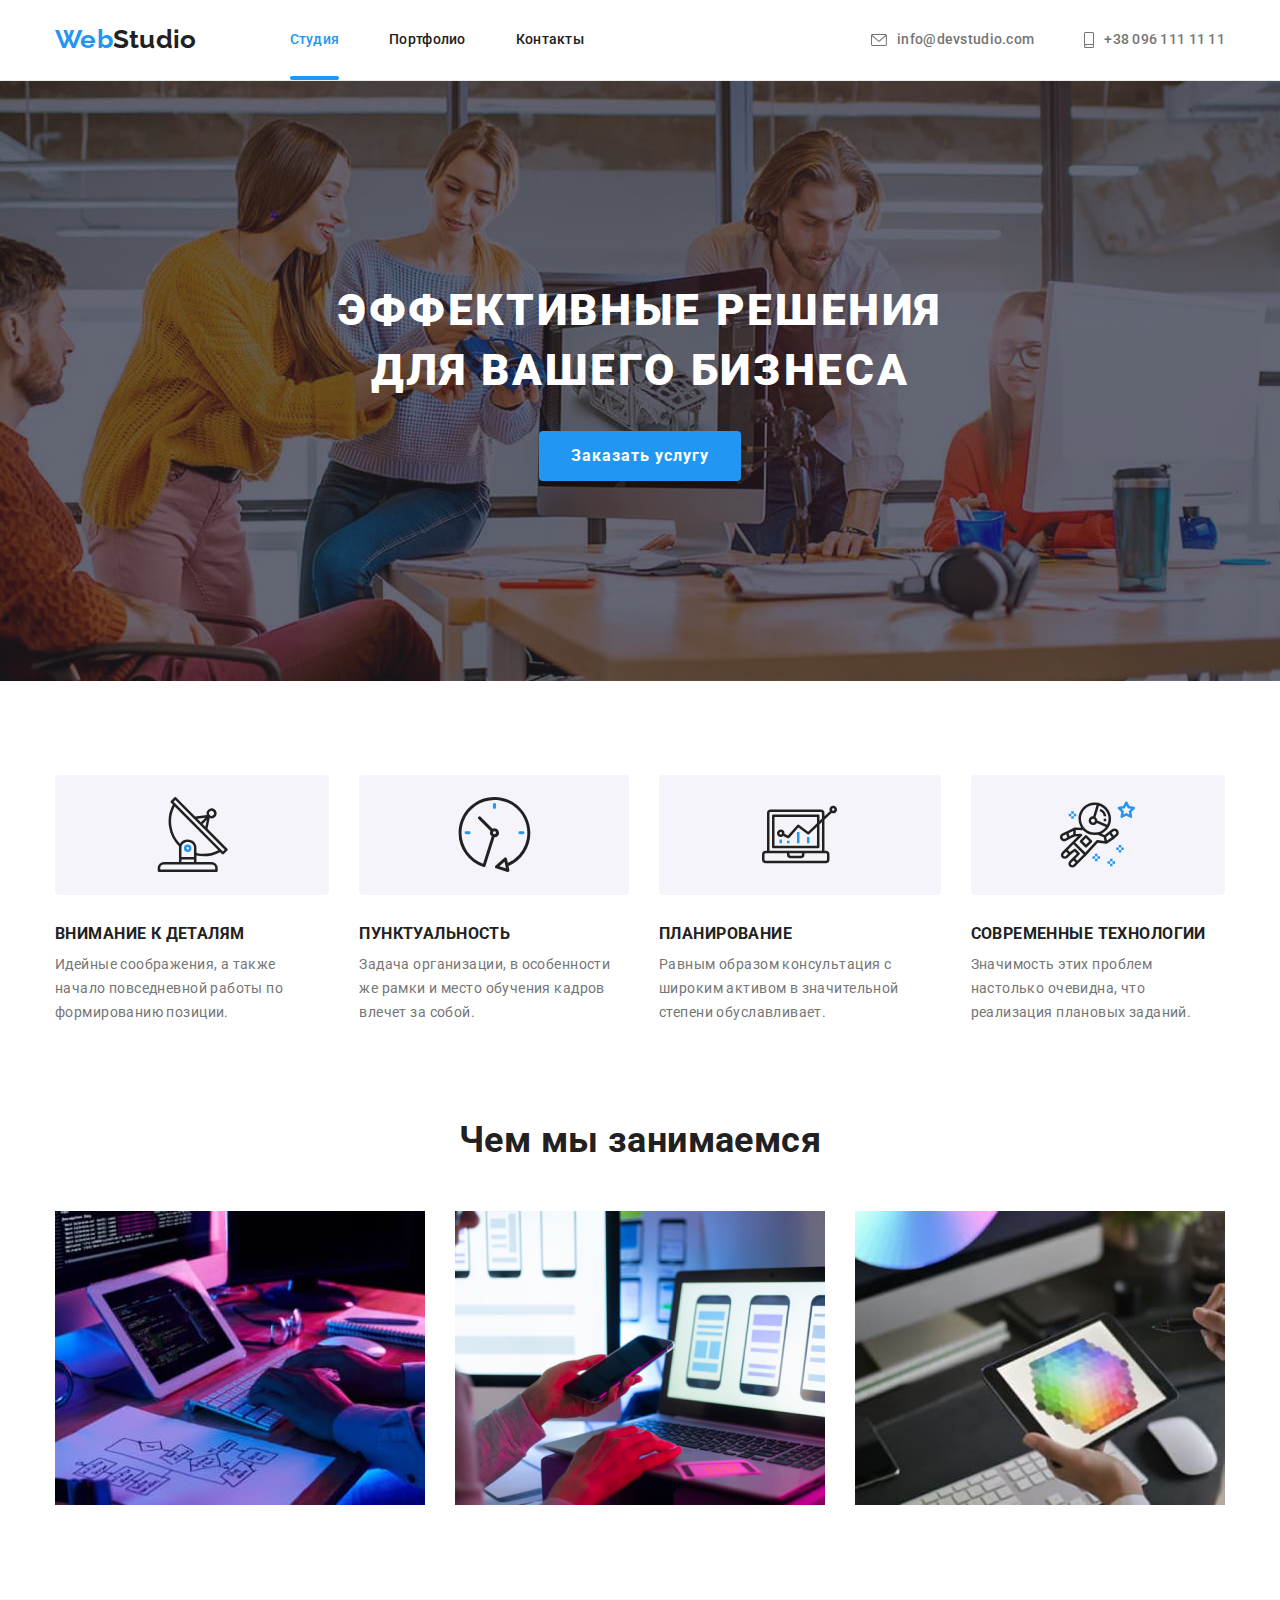
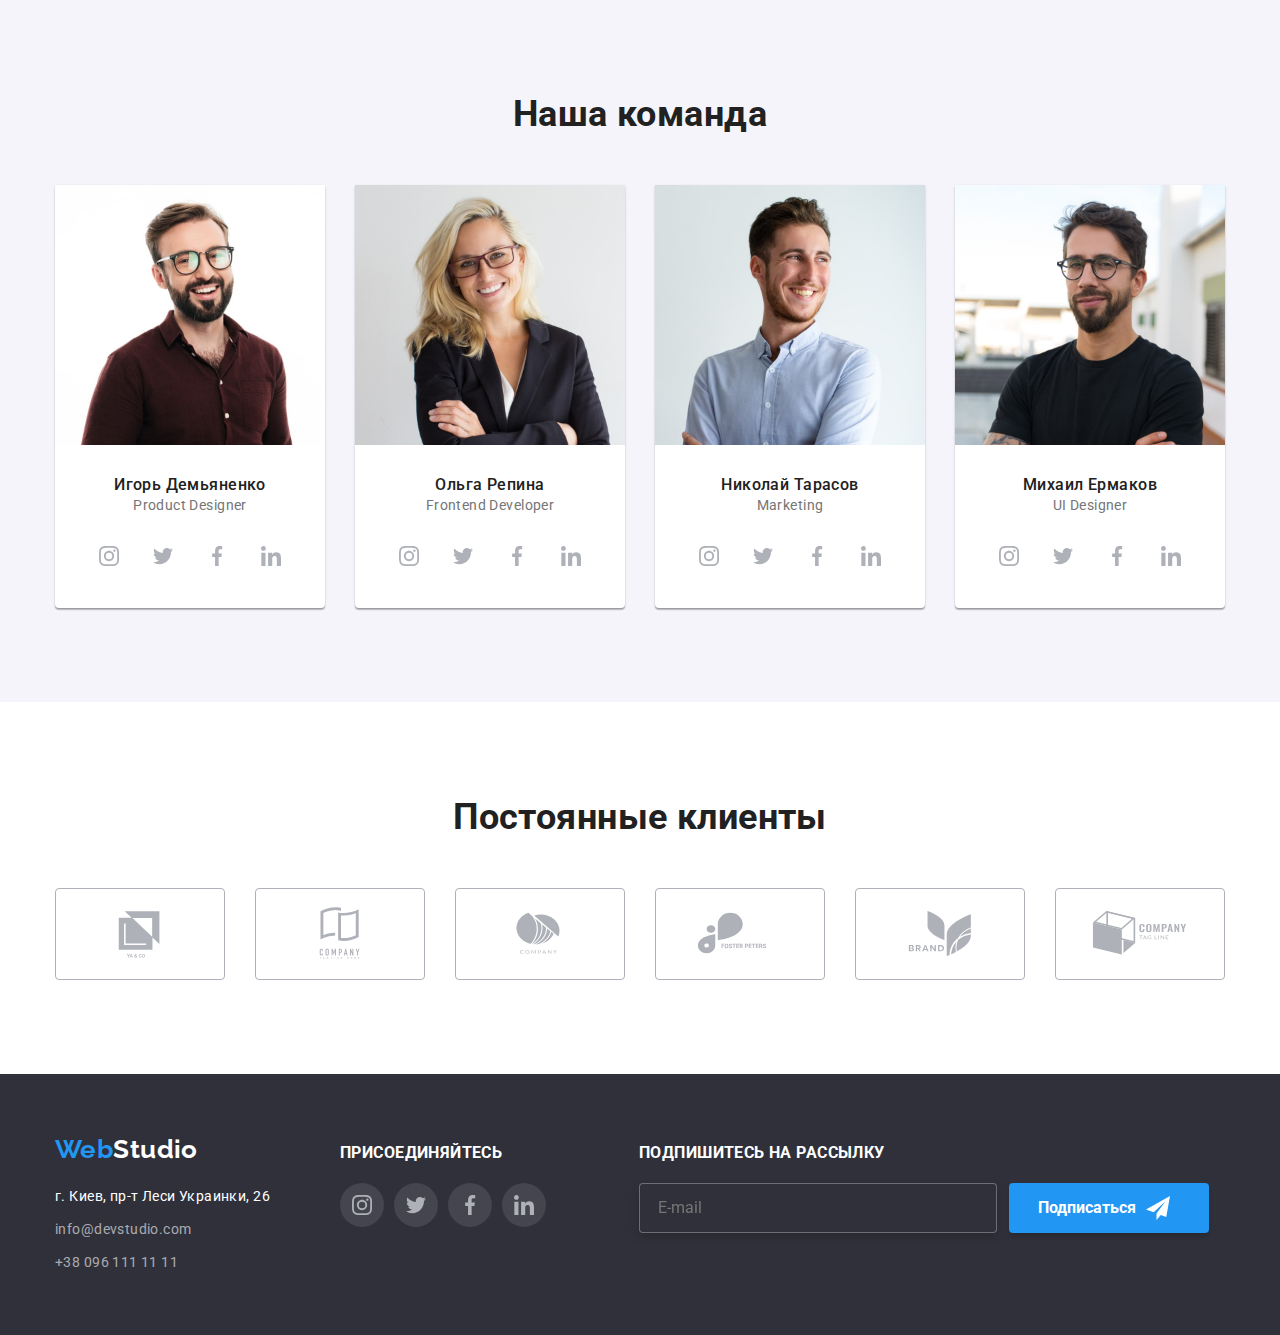
==== index.html @ 811c3d9e "работа над формой" ====
<!DOCTYPE html>
<html lang="ru">
  <head>
    <meta charset="UTF-8" />
    <meta http-equiv="X-UA-Compatible" content="IE=edge" />
    <meta name="viewport" content="width=device-width, initial-scale=1.0" />
    <title>Студия</title>
    <!-- шрифты -->
    <link rel="preconnect" href="https://fonts.googleapis.com" />
    <link rel="preconnect" href="https://fonts.gstatic.com" crossorigin />
    <link
      href="https://fonts.googleapis.com/css2?family=Raleway:wght@700&family=Roboto:wght@400;500;700;900&display=swap"
      rel="stylesheet"
    />
    <!-- нормализатор -->
    <link
      rel="stylesheet"
      href="https://cdn.jsdelivr.net/npm/modern-normalize@1.1.0/modern-normalize.min.css"
    />
    <!-- css  -->
    <link rel="stylesheet" href="./css/styles.css" />
  </head>
  <body>
    <header class="header">
      <div class="container header-container">
        <!--Основная навигация-->
        <a href="" class="header-link logo"
          >Web<span class="logo-primary">Studio</span>
        </a>
        <nav>
          <!--Ссылки на другие страницы или секции текущей страницы -->

          <ul class="header-nav-site list">
            <li class="header-nav">
              <a class="header-link link current effect" href="./index.html"
                >Студия</a
              >
            </li>
            <li class="header-nav">
              <a href="./portfolio.html" class="header-link link effect"
                >Портфолио</a
              >
            </li>
            <li class="header-nav">
              <a href="" class="header-link link effect">Контакты</a>
            </li>
          </ul>
        </nav>

        <ul class="header-contact-site list">
          <li class="header-contact">
            <a href="mailto:info@devstudio.com" class="header-link link">
              <svg class="icon-contact" width="16" height="12">
                <use href="./images/symbol-defs-all.svg#icon-envelope"></use>
              </svg>
              info@devstudio.com
            </a>
          </li>
          <li class="header-contact">
            <a href="tel:+380961111111" class="header-link link">
              <svg class="icon-contact" width="10" height="16">
                <use href="./images/symbol-defs-all.svg#icon-smartphone"></use>
              </svg>
              +38 096 111 11 11
            </a>
          </li>
        </ul>
      </div>
    </header>

    <main>
      <!--Секция с заказом услуги-->
      <section class="hero">
        <div class="container">
          <h1 class="hero-title">
            Эффективные решения<br />
            для вашего бизнеса
          </h1>

          <button type="button" class="hero-button-btn" data-modal-open>
            Заказать услугу
          </button>
          <div class="backdrop is-hidden" data-modal>
            <div class="modal-wrapper">
              <form class="form-backdrop">
                <div class="form-field-name">
                  <label class="form-field-title" for="name"
                    >Оставьте свои данные, мы вам перезвоним</label
                  >
                </div>
                <div class="form-field">
                  <label class="form-filed-label" for="name">Имя</label>
                  <input
                    class="form-filed-input"
                    type="text"
                    name="name"
                    id="name"
                  />
                </div>
                <div class="form-field">
                  <label class="form-filed-label" for="tel">Телефон</label>
                  <input
                    class="form-filed-input"
                    type="tel"
                    name="tel"
                    id="tel"
                  />
                </div>
                <div class="form-field">
                  <label class="form-filed-label" for="email">Почта</label>
                  <input
                    class="form-filed-input"
                    type="email"
                    name="email"
                    id="email"
                  />
                </div>
                <div class="form-field">
                  <label class="form-filed-label" for="comment"
                    >Комментарий</label
                  >
                  <textarea
                    class="textarea-form-field comment"
                    name="comment"
                    id="comment"
                    cols="comment"
                    placeholder="Введите текст"
                  ></textarea>
                </div>
                <div class="form-field checkbox">
                  <input
                    class="checkbox-input"
                    type="checkbox"
                    name=""
                    value="checkbox"
                    id="checkbox"
                  />
                  <label class="checkbox-label" for="checkbox"
                    >Соглашаюсь с рассылкой и принимаю Условия договора</label
                  >
                </div>
                <button type="submit">Отправить</button>
              </form>
              <button class="modal-btn" data-modal-close>
                <svg class="icon-close" width="11px" height="11px">
                  <use href="./images/symbol-defs-all.svg#icon-close"></use>
                </svg>
              </button>
            </div>
          </div>
        </div>
      </section>
      <!--Перечисление преимуществ-->
      <section class="benefits">
        <div class="container">
          <h2 class="hidden-h">Перечисление преимуществ</h2>

          <ul class="benefits-wrapper list">
            <!-- иконки -->
            <li class="benefits-column">
              <div class="benefits-wrapper-benefits">
                <svg class="icon-exemple" width="75px" height="75px">
                  <use
                    href="./images/symbol-defs-all.svg#icon-exemple-plate"
                  ></use>
                </svg>
              </div>
              <h3 class="benefits-title">Внимание к деталям</h3>
              <p class="benefits-text">
                Идейные соображения, а также начало повседневной работы по
                формированию позиции.
              </p>
            </li>

            <li class="benefits-column">
              <div class="benefits-wrapper-benefits">
                <svg class="icon-exemple" width="75px" height="75px">
                  <use
                    href="./images/symbol-defs-all.svg#icon-exemple-clock"
                  ></use>
                </svg>
              </div>
              <h3 class="benefits-title">Пунктуальность</h3>
              <p class="benefits-text">
                Задача организации, в особенности же рамки и место обучения
                кадров влечет за собой.
              </p>
            </li>
            <li class="benefits-column">
              <div class="benefits-wrapper-benefits">
                <svg class="icon-exemple" width="75px" height="75px">
                  <use
                    href="./images/symbol-defs-all.svg#icon-exemple-diagram"
                  ></use>
                </svg>
              </div>
              <h3 class="benefits-title">Планирование</h3>

              <p class="benefits-text">
                Равным образом консультация с широким активом в значительной
                степени обуславливает.
              </p>
            </li>

            <li class="benefits-column">
              <div class="benefits-wrapper-benefits">
                <svg class="icon-exemple" width="75px" height="75px">
                  <use
                    href="./images/symbol-defs-all.svg#icon-exemple-spase"
                  ></use>
                </svg>
              </div>
              <h3 class="benefits-title">Современные технологии</h3>

              <p class="benefits-text">
                Значимость этих проблем настолько очевидна, что реализация
                плановых заданий.
              </p>
            </li>
          </ul>
        </div>
      </section>

      <!--Примеры чем мы занимаемся-->
      <section class="example">
        <div class="container">
          <h2 class="h2-title">Чем мы занимаемся</h2>
          <ul class="example-wrapper list">
            <li class="exemple-img">
              <img
                src="./images/img1_sq.jpg"
                alt="Программист работающий; его рабочий офис"
                width="370"
                height="294"
              />
            </li>
            <li class="exemple-img">
              <img
                src="./images/img2_sq.jpg"
                alt="Веб интерфейс. Дизайнеры разрабатывают приложение для Смартфонов. "
                width="370"
                height="294"
              />
            </li>
            <li class="exemple-img">
              <img
                src="./images/img3_sq.jpg"
                alt="Креативный художник. Веб дизайн с рабочим выбором цвета-графическим планшетом."
                width="370"
                height="294"
              />
            </li>
          </ul>
        </div>
      </section>

      <!--Наша команда-->
      <section class="userpic">
        <div class="container">
          <h2 class="h2-title">Наша команда</h2>
          <ul class="userpic-line list">
            <li class="userpic-wrapper">
              <img
                src="./images/img4_sq.jpg"
                alt="Игорь Демьяненко Фото"
                width="270"
                height="260"
              />
              <div class="userpic-wrapper-txt">
                <h3 class="userpic-name">Игорь Демьяненко</h3>
                <p class="userpic-txt">Product Designer</p>
                <!-- иконки -->
                <ul class="items list">
                  <li class="items-item">
                    <a class="items-link link" href=""
                      ><svg class="items-icon" width="20px" height="20px">
                        <use
                          href="./images/symbol-defs-all.svg#icon-instagram"
                        ></use>
                      </svg>
                    </a>
                  </li>
                  <li class="items-item">
                    <a class="items-link link" href=""
                      ><svg class="items-icon" width="20px" height="20px">
                        <use
                          href="./images/symbol-defs-all.svg#icon-twitter"
                        ></use>
                      </svg>
                    </a>
                  </li>
                  <li class="items-item">
                    <a class="items-link link" href=""
                      ><svg class="items-icon" width="20px" height="20px">
                        <use
                          href="./images/symbol-defs-all.svg#icon-facebook"
                        ></use>
                      </svg>
                    </a>
                  </li>
                  <li class="items-item">
                    <a class="items-link link" href=""
                      ><svg class="items-icon" width="20px" height="20px">
                        <use
                          href="./images/symbol-defs-all.svg#icon-linkedin"
                        ></use>
                      </svg>
                    </a>
                  </li>
                </ul>
              </div>
            </li>
            <li class="userpic-wrapper">
              <img
                src="./images/img5_sq.jpg"
                alt="Ольга Репина Фото"
                width="270"
                height="260"
              />
              <div class="userpic-wrapper-txt">
                <h3 class="userpic-name">Ольга Репина</h3>
                <p class="userpic-txt">Frontend Developer</p>
                <!-- иконки -->
                <ul class="items list">
                  <li class="items-item">
                    <a class="items-link link" href=""
                      ><svg class="items-icon" width="20px" height="20px">
                        <use
                          href="./images/symbol-defs-all.svg#icon-instagram"
                        ></use>
                      </svg>
                    </a>
                  </li>
                  <li class="items-item">
                    <a class="items-link link" href=""
                      ><svg class="items-icon" width="20px" height="20px">
                        <use
                          href="./images/symbol-defs-all.svg#icon-twitter"
                        ></use>
                      </svg>
                    </a>
                  </li>
                  <li class="items-item">
                    <a class="items-link link" href=""
                      ><svg class="items-icon" width="20px" height="20px">
                        <use
                          href="./images/symbol-defs-all.svg#icon-facebook"
                        ></use>
                      </svg>
                    </a>
                  </li>
                  <li class="items-item">
                    <a class="items-link link" href=""
                      ><svg class="items-icon" width="20px" height="20px">
                        <use
                          href="./images/symbol-defs-all.svg#icon-linkedin"
                        ></use>
                      </svg>
                    </a>
                  </li>
                </ul>
              </div>
            </li>
            <li class="userpic-wrapper">
              <img
                src="./images/img6_sq.jpg"
                alt="Николай Тарасов Фото"
                width="270"
                height="260"
              />
              <div class="userpic-wrapper-txt">
                <h3 class="userpic-name">Николай Тарасов</h3>
                <p class="userpic-txt">Marketing</p>
                <!-- иконки -->
                <ul class="items list">
                  <li class="items-item">
                    <a class="items-link link" href=""
                      ><svg class="items-icon" width="20px" height="20px">
                        <use
                          href="./images/symbol-defs-all.svg#icon-instagram"
                        ></use>
                      </svg>
                    </a>
                  </li>
                  <li class="items-item">
                    <a class="items-link link" href=""
                      ><svg class="items-icon" width="20px" height="20px">
                        <use
                          href="./images/symbol-defs-all.svg#icon-twitter"
                        ></use>
                      </svg>
                    </a>
                  </li>
                  <li class="items-item">
                    <a class="items-link link" href=""
                      ><svg class="items-icon" width="20px" height="20px">
                        <use
                          href="./images/symbol-defs-all.svg#icon-facebook"
                        ></use>
                      </svg>
                    </a>
                  </li>
                  <li class="items-item">
                    <a class="items-link link" href=""
                      ><svg class="items-icon" width="20px" height="20px">
                        <use
                          href="./images/symbol-defs-all.svg#icon-linkedin"
                        ></use>
                      </svg>
                    </a>
                  </li>
                </ul>
              </div>
            </li>
            <li class="userpic-wrapper">
              <img
                src="./images/img7_sq.jpg"
                alt="Михаил Ермаков Фото"
                width="270"
                height="260"
              />
              <div class="userpic-wrapper-txt">
                <h3 class="userpic-name">Михаил Ермаков</h3>
                <p class="userpic-txt">UI Designer</p>
                <!-- иконки -->
                <ul class="items list">
                  <li class="items-item">
                    <a class="items-link link" href=""
                      ><svg class="items-icon" width="20px" height="20px">
                        <use
                          href="./images/symbol-defs-all.svg#icon-instagram"
                        ></use>
                      </svg>
                    </a>
                  </li>
                  <li class="items-item">
                    <a class="items-link link" href=""
                      ><svg class="items-icon" width="20px" height="20px">
                        <use
                          href="./images/symbol-defs-all.svg#icon-twitter"
                        ></use>
                      </svg>
                    </a>
                  </li>
                  <li class="items-item">
                    <a class="items-link link" href=""
                      ><svg class="items-icon" width="20px" height="20px">
                        <use
                          href="./images/symbol-defs-all.svg#icon-facebook"
                        ></use>
                      </svg>
                    </a>
                  </li>
                  <li class="items-item">
                    <a class="items-link link" href=""
                      ><svg class="items-icon" width="20px" height="20px">
                        <use
                          href="./images/symbol-defs-all.svg#icon-linkedin"
                        ></use>
                      </svg>
                    </a>
                  </li>
                </ul>
              </div>
            </li>
          </ul>
        </div>
      </section>

      <!-- Наши клиенты -->
      <section class="clients">
        <div class="container">
          <h2 class="h2-title">Постоянные клиенты</h2>
          <ul class="clients-wrapper list">
            <li class="clients-list">
              <a href="" class="clients-item link">
                <svg class="icon-clients" width="106px" height="60px">
                  <use
                    href="./images/symbol-defs-all.svg#icon-regular-logo1"
                  ></use>
                </svg>
              </a>
            </li>
            <li class="clients-list">
              <a href="" class="clients-item link">
                <svg class="icon-clients" width="106px" height="60px">
                  <use
                    href="./images/symbol-defs-all.svg#icon-regular-logo2"
                  ></use>
                </svg>
              </a>
            </li>
            <li class="clients-list">
              <a href="" class="clients-item link">
                <svg class="icon-clients" width="106px" height="60px">
                  <use
                    href="./images/symbol-defs-all.svg#icon-regular-logo3"
                  ></use>
                </svg>
              </a>
            </li>
            <li class="clients-list">
              <a href="" class="clients-item link">
                <svg class="icon-clients" width="106px" height="60px">
                  <use
                    href="./images/symbol-defs-all.svg#icon-regular-logo4"
                  ></use>
                </svg>
              </a>
            </li>
            <li class="clients-list">
              <a href="" class="clients-item link">
                <svg class="icon-clients" width="106px" height="60px">
                  <use
                    href="./images/symbol-defs-all.svg#icon-regular-logo5"
                  ></use>
                </svg>
              </a>
            </li>
            <li class="clients-list">
              <a href="" class="clients-item link">
                <svg class="icon-clients" width="106px" height="60px">
                  <use
                    href="./images/symbol-defs-all.svg#icon-regular-logo6"
                  ></use>
                </svg>
              </a>
            </li>
          </ul>
        </div>
      </section>
    </main>
    <!--Футер-->
    <footer class="footer">
      <div class="container list-footer">
        <div class="footer-wrapper">
          <!--Логотип адрес-->
          <a href="" class="logo footer-logo-wrapper"
            >Web<span class="logo-secondary">Studio</span>
          </a>
          <address class="footer-adress">
            г. Киев, пр-т Леси Украинки, 26
          </address>
          <!--Мыло телефон-->
          <ul class="footer-contact list">
            <li class="footer-contact-wrapper">
              <a href="mailto:info@devstudio.com" class="link"
                >info@devstudio.com</a
              >
            </li>
            <li class="footer-contact-wrapper">
              <a href="tel:+380961111111" class="link">+38 096 111 11 11</a>
            </li>
          </ul>
        </div>
        <div class="footer-wrapper-icon">
          <h3 class="footer-title">присоединяйтесь</h3>
          <ul class="items list">
            <li class="items-item">
              <a class="items-link link" href=""
                ><svg class="items-icon" width="20px" height="20px">
                  <use href="./images/symbol-defs-all.svg#icon-instagram"></use>
                </svg>
              </a>
            </li>
            <li class="items-item">
              <a class="items-link link" href=""
                ><svg class="items-icon" width="20px" height="20px">
                  <use href="./images/symbol-defs-all.svg#icon-twitter"></use>
                </svg>
              </a>
            </li>
            <li class="items-item">
              <a class="items-link link" href=""
                ><svg class="items-icon" width="20px" height="20px">
                  <use href="./images/symbol-defs-all.svg#icon-facebook"></use>
                </svg>
              </a>
            </li>
            <li class="items-item">
              <a class="items-link link" href=""
                ><svg class="items-icon" width="20px" height="20px">
                  <use href="./images/symbol-defs-all.svg#icon-linkedin"></use>
                </svg>
              </a>
            </li>
          </ul>
        </div>
        <div class="footer-wrapper-form">
          <h3 class="footer-title">подпишитесь на рассылку</h3>
          <form class="footer-form">
            <input class="footer-input" type="email" placeholder="E-mail" />
            <button class="footer-btn" type="submit">
              Подписаться
              <svg class="footer-icon-telegram" width="24px" height="24px">
                <use href="./images/symbol-defs-all.svg#icon-telegram"></use>
              </svg>
            </button>
          </form>
        </div>
      </div>
    </footer>
    <!-- подключение мод.окна -->
    <script src="./js/modal.js"></script>
  </body>
</html>
---- css/styles.css ----
/* палитра цветов */
:root {
  --accent-color: #2196f3;
  --accent-color-hover: #188ce8;
  --color-background-overlay: rgba(33, 150, 243, 0.9);
  --title-color: #212121;
  --hero-overlay: rgba(47, 48, 58, 0.4);
  --txt-color: #757575;
  --header-bg: #c4c4c4;
  --header-hero-color: #fff;
  --header-line-color: #ececec;
  --background-hero-footer: #2f303a;
  --background-btn-filter: #f5f4fa;
  --icon-items-color: #afb1b8;
  --footer-contact: rgba(255, 255, 255, 0.6);
  --footer-bg-icon: rgba(255, 255, 255, 0.1);
  --animation: 250ms cubic-bezier(0.4, 0, 0.2, 1);
  --box-shadow-btn: 0px 3px 1px rgba(0, 0, 0, 0.1),
    0px 1px 2px rgba(0, 0, 0, 0.08), 0px 2px 2px rgba(0, 0, 0, 0.12);
  --box-shadow-cards: 0px 1px 1px rgba(0, 0, 0, 0.12),
    0px 4px 4px rgba(0, 0, 0, 0.06), 1px 4px 6px rgba(0, 0, 0, 0.16);
  --footer-btn-shadow: 0px 4px 4px rgba(0, 0, 0, 0.15);
}

body {
  color: var(--txt-color);
  font-family: roboto, sans-serif;
  font-size: 14px;
  line-height: 1.71;
  letter-spacing: 0.03em;
}

/* правильное скрытие заголовка */
.portfolio,
.hidden-h {
  position: absolute;
  width: 1px;
  height: 1px;
  margin: -1px;
  border: 0;
  padding: 0;

  white-space: nowrap;
  clip-path: inset(100%);
  clip: rect(0 0 0 0);
  overflow: hidden;
}

/* сброс стилей для ссылок */
.link {
  text-decoration: none;
  color: inherit;
}

/* скрытие маркера списка, сброс отступов для списков */
.list {
  list-style: none;
}

/* сброс для заголовков */
h1,
h2,
h3,
h4,
h5,
h6,
p,
ul {
  margin-top: 0;
  margin-bottom: 0;
}
ul {
  padding-inline-start: 0px;
}

h1 :last-child,
h2 :last-child,
h3 :last-child,
h4 :last-child,
p :last-child {
  margin-bottom: 0;
}

/* делаем картинки из строчных в блочные
заполнение 100% */
img {
  display: block;
  max-width: 100%;
}

.container {
  width: 1200px;
  padding-left: 15px;
  padding-right: 15px;
  margin-right: auto;
  margin-left: auto;
}

/* размеры шрифта навигация контакты */
.header {
  font-weight: 500;
  letter-spacing: 0.02em;

  border-bottom: 1px solid var(--header-line-color);
}

.header-container {
  display: flex;
  align-items: center;
}

.header-contact-site {
  display: flex;
  align-items: center;
  margin-left: auto;
}
/* расстояние между мылом и тел */
.header-contact {
  margin-right: 50px;
}

/* растояние между иконками и kонтаkтами
 цвет иконки */
.icon-contact {
  margin-right: 10px;
  fill: currentColor;
}

.header-contact:last-child,
.header-nav:last-child {
  margin: 0;
}

/* увеличение кликкабельной области */
.header-link {
  padding-top: 24px;
  padding-bottom: 25px;

  /* test */
  /* border-bottom: 5px solid #f44336; */
}
/* мыло тел в строку */
.header-link.link {
  display: flex;
  align-items: center;
  /* компенсация падинга навигации футер */
  padding-top: 28px;
  padding-bottom: 28px;
}

.header-nav {
  margin-right: 50px;
  position: relative;
}

.header-nav-site {
  display: flex;
}

.header-nav-site .link {
  color: var(--title-color);
  /* переход */
  transition: color var(--animation);
}

.header-nav-site a:hover,
.header-nav-site a:focus {
  color: var(--accent-color);
}

/* полоска в хедере */
.effect {
  position: relative;
}

.effect::after {
  content: "";
  width: 100%;
  height: 4px;
  position: absolute;
  bottom: 0px;
  background: var(--accent-color);
  border-radius: 2px;
  /* переход */
  transform: scaleX(0);
  transition: var(--animation);
}

.effect:hover::after {
  transform: scaleX(1);
}
/* текущаяя страница в хедере цвет */
.link.current {
  color: var(--accent-color);
}

/* текущаяя страница полоска в хедере */
.effect.link.current::after {
  transform: scaleX(1);
}

.header-contact a.link {
  color: var(--txt-color);
  /* переход */
  transition: color var(--animation);
}

.header-contact a:hover,
.header-contact a:focus {
  color: var(--accent-color);
}

.logo {
  color: var(--accent-color);
  text-decoration: none;
  font-family: Raleway;
  font-weight: 700;
  font-size: 26px;
  line-height: 1.19;

  margin-right: 93px;
}

.logo-secondary {
  color: var(--header-hero-color);
}

.logo-primary {
  color: var(--title-color);
}

.hero {
  max-width: 1600px;
  background-color: var(--header-bg);
  background-repeat: no-repeat;
  background-position: center;
  background-image: radial-gradient(
      at center,
      var(--hero-overlay),
      var(--hero-overlay)
    ),
    url(../images/img-hero.jpg);

  color: var(--header-hero-color);

  padding-top: 200px;
  padding-bottom: 200px;
  text-align: center;
  margin-left: auto;
  margin-right: auto;
}

.hero-title {
  font-weight: 900;
  font-size: 44px;
  line-height: 1.36;
  letter-spacing: 0.06em;
  text-transform: uppercase;

  margin-bottom: 30px;
}

.hero-button-btn {
  background: var(--accent-color);
  color: var(--header-hero-color);
  font-family: inherit;
  font-weight: 700;
  font-size: 16px;
  line-height: 1.87;

  padding: 10px 32px;
  align-items: center;
  text-align: center;
  letter-spacing: 0.06em;
  cursor: pointer;
  border: none;
  box-shadow: 0px 4px 4px rgba(0, 0, 0, 0.15);
  border-radius: 4px;
}

.hero-button-btn:hover,
.hero-button-btn:focus {
  background: var(--accent-color-hover);
}

.hero-button-btn:active {
  box-shadow: inset 0px 4px 4px rgba(0, 0, 0, 0.15);
}

.benefits-title {
  font-weight: 700;
  line-height: 1.14;
  text-transform: uppercase;
  color: var(--title-color);

  margin-bottom: 10px;
}

.benefits {
  padding-top: 94px;
}
/* размещение иконок герой*/
.benefits-wrapper,
.clients-wrapper {
  display: flex;
}

.benefits-wrapper-benefits {
  margin-bottom: 30px;
  display: flex;
  min-height: 120px;
  justify-content: center;
  align-items: center;

  background-color: var(--background-btn-filter);
  border-radius: 4px;
}

/* отступ между колонами */
.benefits-column {
  margin-right: 30px;
}

/* выбор крайних элементов */
.benefits-column:last-child {
  margin-right: 0;
}

.userpic {
  background-color: var(--background-btn-filter);

  padding-top: 94px;
  padding-bottom: 94px;
}

.userpic-line {
  display: flex;
}

.userpic-wrapper:first-child {
  margin: 0;
}

.userpic-wrapper {
  margin-left: 30px;
  background-color: var(--header-hero-color);

  box-shadow: 0px 1px 3px rgba(0, 0, 0, 0.12), 0px 1px 1px rgba(0, 0, 0, 0.14),
    0px 2px 1px rgba(0, 0, 0, 0.2);
  border-radius: 0px 0px 4px 4px;
}

.userpic-name {
  font-weight: 500;
  font-size: 16px;
  line-height: 1.19;
  color: var(--title-color);

  text-align: center;
}

.userpic-wrapper-txt {
  padding-top: 30px;
  padding-bottom: 30px;
}

.userpic-txt {
  text-align: center;
  margin-bottom: 16px;
}

.h2-title {
  font-weight: 700;
  font-size: 36px;
  line-height: 1.17;
  text-align: center;
  color: var(--title-color);

  margin-bottom: 50px;
}
/* блок иконки соцсетей */
/* позицианирование иконок */
.items {
  display: flex;
  justify-content: center;
}
/* иконки блочные, размеры их */
.items-item {
  height: 44px;
  width: 44px;
  margin-right: 10px;
}

/* убираем крайний отступ */
.items-item:last-child {
  margin-right: 0;
}

/* центрирование иконок */
.items-link {
  display: flex;
  border-radius: 50%;
  background-color: var(--header-hero-color);
  height: inherit;
  align-items: center;
  justify-content: center;
  fill: var(--icon-items-color);
  /* переход */
  transition: color var(--animation), background-color var(--animation);
}
/* форматирование для футера */
.footer .items-link {
  background-color: var(--footer-bg-icon);
  /* переход */
  transition: color var(--animation), background-color var(--animation);
}

/* изменение цвета иконок */
.items-link:hover,
.items-link:focus {
  background-color: var(--accent-color);
  color: var(--header-hero-color);
  fill: currentColor;
}
/* конец блока иконок соцсетей */

.clients {
  padding-top: 94px;
  padding-bottom: 94px;
}

/* иконки блочные, размеры их */
.clients-list {
  width: 170px;
  height: 92px;
}

/* размещение иконок наши клиенты */
.clients-wrapper {
  fill: var(--icon-items-color);
  justify-content: space-between;
}

/* иконки блочные, расположение их */
.clients-item {
  display: flex;
  align-items: center;
  justify-content: center;
  width: 100%;
  height: 100%;

  fill: var(--icon-items-color);
  border: 1px solid #afb1b8;
  box-sizing: border-box;
  border-radius: 4px;
  /* переход */
  transition: fill var(--animation), border var(--animation);
}

.clients-item:hover,
.clients-item:focus {
  background-color: var(--header-hero-color);
  color: var(--accent-color);
  border: var(--accent-color) 1px solid;
  fill: currentColor;
}

.example {
  padding-top: 94px;
  padding-bottom: 94px;
}

.example-wrapper {
  display: flex;
}

.exemple-img:first-child {
  margin: 0;
}

.exemple-img {
  margin-left: 30px;
}

.footer {
  background-color: var(--background-hero-footer);
  color: var(--header-hero-color);

  padding-top: 60px;
  padding-bottom: 60px;
}

.footer-adress {
  font-style: normal;
  margin-bottom: 9px;
}

.footer-contact a.link {
  color: var(--footer-contact);
  transition: color var(--animation);
}

.footer-contact a.link:hover,
.footer-contact a.link:focus {
  color: var(--accent-color);
}

.footer-contact-wrapper:last-child {
  margin: 0;
}

.footer-contact-wrapper {
  margin-bottom: 9px;
}

.footer-logo-wrapper {
  display: inline-block;
  margin-bottom: 20px;
  margin-right: 0;
}

.footer-title {
  font-weight: 700;
  line-height: 1.14;
  text-transform: uppercase;
  color: var(--header-hero-color);

  margin-bottom: 20px;
}

.list-footer.container {
  display: flex;
  align-items: baseline;
}

.footer-wrapper-icon {
  margin-left: 70px;
}

.footer-wrapper-form {
  margin-left: 93px;
}
/* форматирование формы подписки футер начало */
.footer-form {
  display: flex;
  height: 50px;

  font-size: 16px;
  line-height: 20px;
}

.footer-form input::placeholder {
  padding-left: 16px;
}

.footer-form button:hover,
.footer-form button:focus {
  background-color: var(--accent-color-hover);
}

.footer-input {
  width: 358px;
  border: 1px solid rgba(255, 255, 255, 0.3);
  filter: drop-shadow(0px 4px 4px rgba(0, 0, 0, 0.15));
  border-radius: 4px;

  color: var(--header-hero-color);
  background-color: var(--background-hero-footer);
}

/* .footer-form input:focus-visible {
  border-color: 5px solid rgba(250, 1, 1, 0.966);
} */

.footer-btn {
  width: 200px;
  margin-left: 12px;
  padding-left: 29px;

  display: flex;
  align-items: center;

  font-family: roboto, bold;
  font-weight: 700;
  font-size: 16px;
  line-height: 1.88;

  color: var(--header-hero-color);
  background-color: var(--accent-color);
  box-shadow: var(--footer-btn-shadow);

  border: 1px solid var(--footer-form-border);
  border-radius: 4px;
  transition: background-color var(--animation), box-shadow var(--animation);

  cursor: pointer;
}

.footer-icon-telegram {
  margin-left: 10px;
}
/* .footer-btn :focus {
  border-color: 5px solid rgba(250, 1, 1, 0.966);
} */

/* форматирование формы подписки футер конец */

.portfolio-btn {
  background: var(--background-btn-filter);
  font-family: inherit;
  font-weight: 500;
  font-size: 16px;
  line-height: 1.63;
  text-align: center;
  color: var(--title-color);
  cursor: pointer;

  border: none;
  border-radius: 4px;
  padding-top: 6px;
  padding-right: 22px;
  padding-bottom: 6px;
  padding-left: 22px;
  /* переход */
  transition: color var(--animation), background var(--animation),
    box-shadow var(--animation);
}

.portfolio-benefits {
  padding-top: 94px;
  padding-bottom: 94px;
}

.portfolio-btn-filter {
  display: flex;
  justify-content: center;
  padding: 0;
  margin-bottom: 50px;
}

.portfolio-btn-wrapper {
  margin-left: 8px;
}

.portfolio-btn-wrapper:first-child {
  margin-left: 0;
}

.portfolio-benefits-wrapper {
  display: flex;
  flex-wrap: wrap;
  padding: 0;
}

.portfolio-btn:hover,
.portfolio-btn:focus {
  background: var(--accent-color);
  color: var(--header-hero-color);
  /* shadow-middle */
  box-shadow: var(--box-shadow-btn);
  border-radius: 4px;
}

.portfolio-benefits-cards {
  padding: 20px 24px;
  border-left: 1px solid var(--header-line-color);
  border-bottom: 1px solid var(--header-line-color);
  border-right: 1px solid var(--header-line-color);
}

.portfolio-benefits-title {
  font-weight: 700;
  font-size: 18px;
  line-height: 2;
  letter-spacing: 0.06em;
  color: var(--title-color);
}

.portfolio-exemple {
  margin-right: 30px;
  margin-bottom: 30px;
}

/* тень на карточке */
.portfolio-shadows:hover,
.portfolio-shadows:focus {
  display: block;
  box-shadow: var(--box-shadow-cards);
  /* переход */
  transition: box-shadow var(--animation);
}

.portfolio-exemple:nth-child(3n) {
  margin-right: 0;
}

.portfolio-exemple:nth-last-child(-n + 3) {
  margin-bottom: 0;
}
/* test overlay */
.portfolio-box {
  position: relative;
  /* обрезка за карочкой */
  overflow: hidden;
}

.portfolio-box::before {
  position: absolute;
  content: "";
  width: 100%;
  height: 100%;
  transform: translateY(101%);
  background: var(--color-background-overlay);
  /* анимация */
  transition: var(--animation);
}

/* анимация при ховере */
.portfolio-exemple:hover .portfolio-box::before,
.portfolio-exemple:hover .portfolio-box-text {
  transform: translateY(0%);
}

/* контейнер для текста на карточке */
.portfolio-box-text {
  content: "";
  position: absolute;
  width: 100%;
  height: 100%;
  top: 0%;
  left: 0%;
  transform: translateY(101%);
  color: var(--header-hero-color);
  /* анимация */
  transition: var(--animation);
}

/* позиционирование текста */
p.cards-overlay {
  width: 322px;
  height: 168px;
  margin-top: 63px;
  margin-left: 24px;
  font-size: 18px;
  /* test */
  /* border: 1px solid #f44336; */
}

/* модальное окно */
.backdrop {
  position: fixed;
  overflow: hidden;
  top: 0;
  left: 0;
  width: 100%;
  height: 100%;
  background-color: rgba(0, 0, 0, 0.2);

  /* анимация перехода */
  opacity: 1;
  visibility: visible;
  pointer-events: initial;

  transition: opacity var(--animation), visibility var(--animation);
}

.backdrop.is-hidden {
  opacity: 0;
  pointer-events: none;
  visibility: hidden;
}

.modal-wrapper {
  position: absolute;

  top: 50%;
  left: 50%;

  transform: translate(-50%, -50%);

  min-height: 581px;
  min-width: 528px;
  padding: 40px;

  /* цвет текста */
  color: var(--title-color);

  background: var(--header-hero-color);
  box-shadow: 0px 1px 3px rgba(0, 0, 0, 0.12), 0px 1px 1px rgba(0, 0, 0, 0.14),
    0px 2px 1px rgba(0, 0, 0, 0.2);
  border-radius: 4px;
}

.modal-btn {
  position: absolute;
  top: 8px;
  right: 8px;
  padding: 0;
  min-height: 30px;
  min-width: 30px;

  /* color icon close */
  border: 0;
  border-radius: 50%;
  border: 1px solid rgba(0, 0, 0, 0.1);
  background-color: rgba(255, 255, 255, 0);

  cursor: pointer;
}
/* форматирование формы героя */
textarea {
  resize: none;
}

.form-field {
  display: flex;
  flex-direction: column;
  align-items: flex-start;

  /* outline: 1px solid rgba(64, 6, 224, 0.315);
  border-radius: 4px; */
  /* width: 448px;
  height: 40px;
  border: 1px solid rgba(33, 33, 33, 0.2);
  box-sizing: border-box;
  border-radius: 4px; */
}

.form-field-title {
  font-weight: 700;
  font-size: 20px;
  line-height: 23px;
  letter-spacing: 0.03em;
}

.form-filed-input,
.textarea-form-field {
  width: 100%;
  height: 40px;
  border: 1px solid rgba(33, 33, 33, 0.2);
  border-radius: 4px;
}

.form-filed-label {
  margin-top: 10px;
  margin-bottom: 4px;

  line-height: 14px;
  letter-spacing: 0.01em;

  color: rgba(117, 117, 117, 1);
}

.textarea-form-field.comment {
  height: 120px;
  padding: 12px 16px;
}

.textarea-form-field::placeholder {
  color: rgba(117, 117, 117, 0.5);
}

.checkbox-input {
  width: 16px;
  height: 15px;

  /* border-color: 1px solid rgba(33, 33, 33, 1); */
}

.form-field.checkbox {
  display: inline-flex;
  flex-direction: row;
  align-items: center;
  margin-top: 25px;
}

.form-field.checkbox input[type="checkbox"] {
  color: 1px solid rgba(33, 33, 33, 1);
}

.checkbox-label {
  margin-left: 8px;

  color: rgba(117, 117, 117, 1);
}
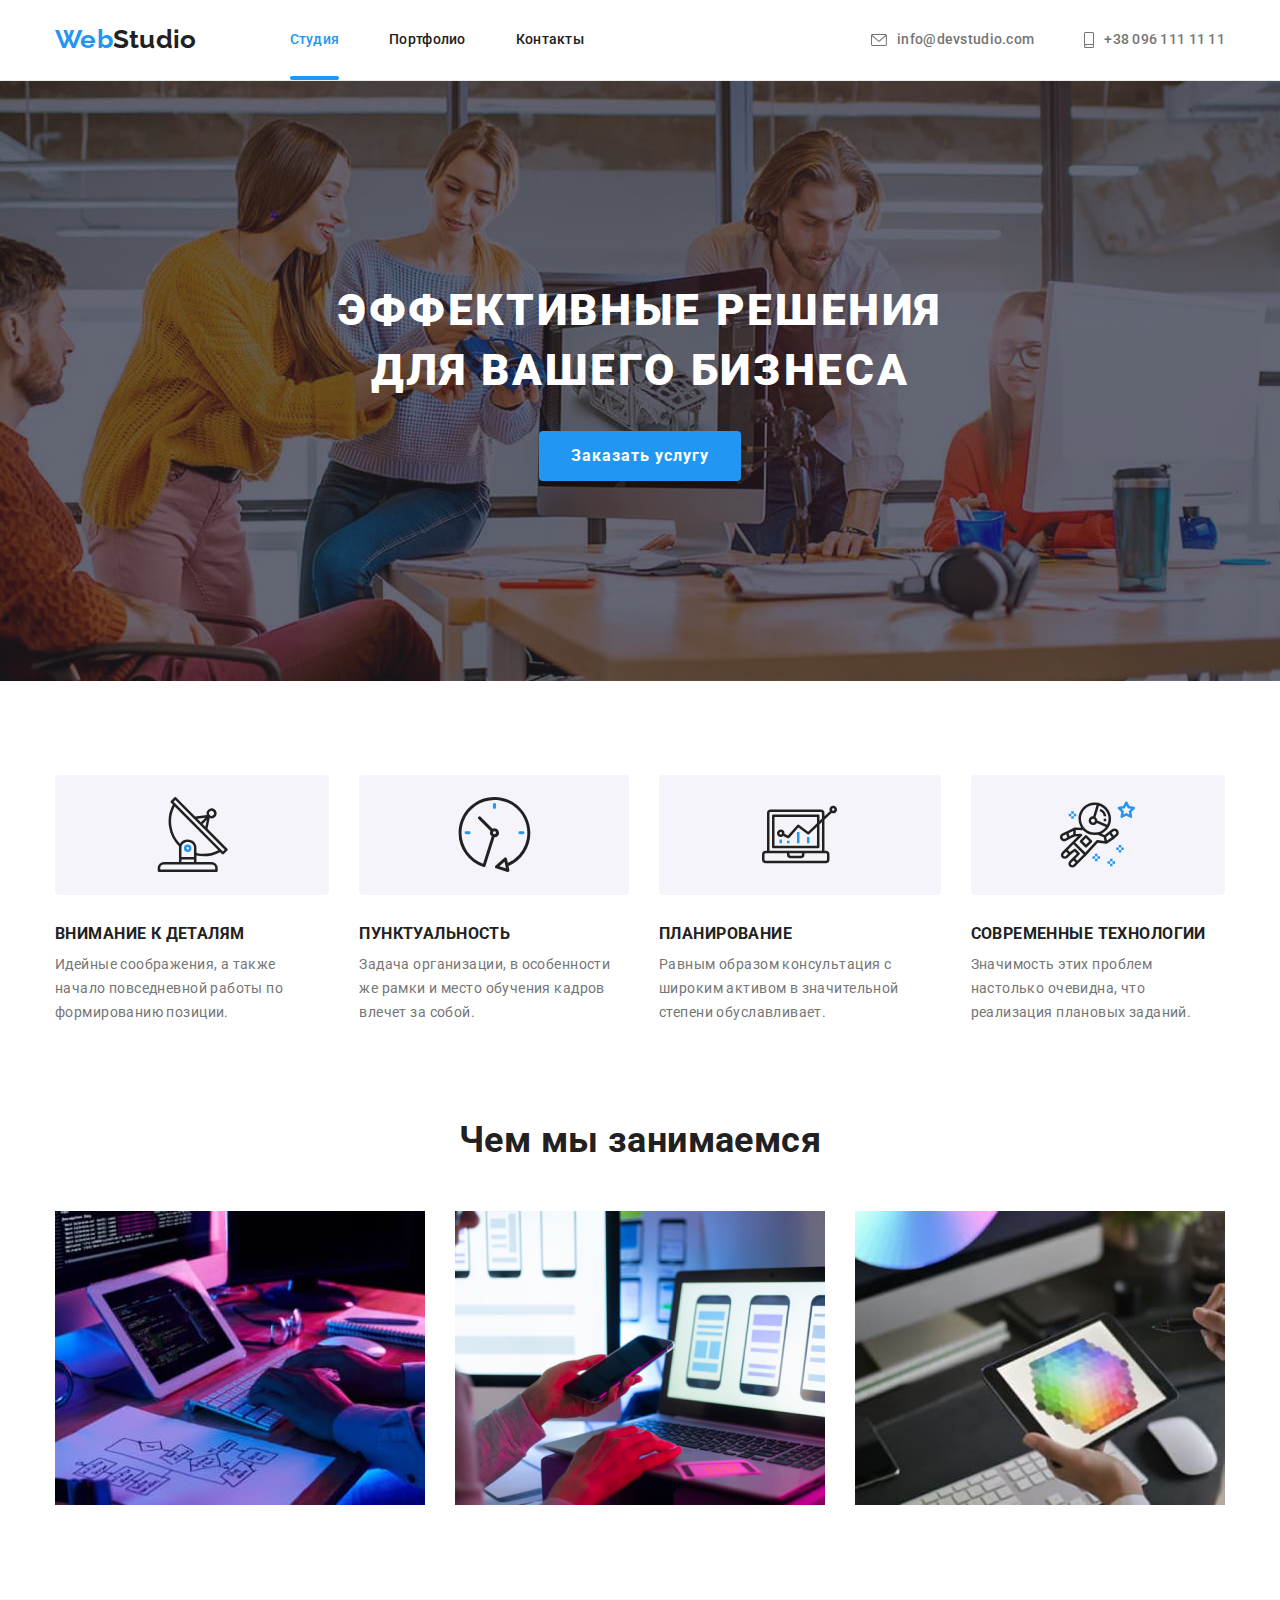
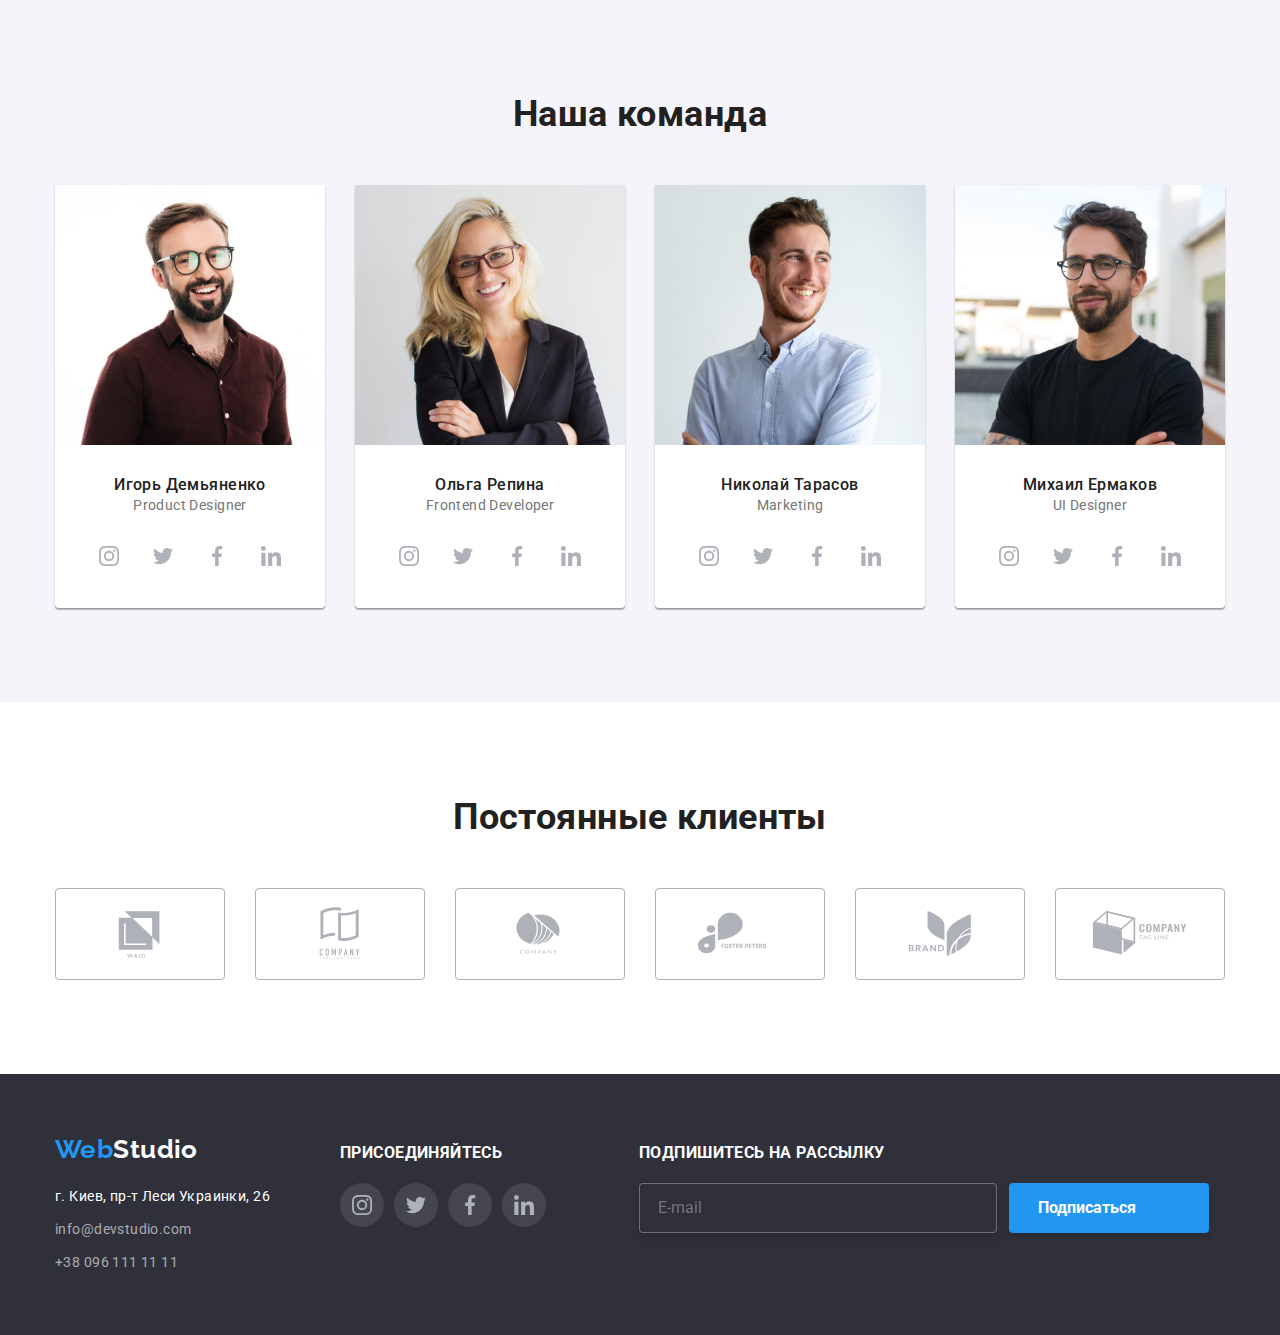
==== commit 3cafa3a4: "модалка формат" ====
--- a/index.html
+++ b/index.html
@@ -95,7 +95,13 @@
                     type="text"
                     name="name"
                     id="name"
+                    autocomplete="of"
                   />
+                  <svg class="icon-input-name" width="18px" height="18px">
+                    <use
+                      href="./images/symbol-defs-all.svg#icon-input-name"
+                    ></use>
+                  </svg>
                 </div>
                 <div class="form-field">
                   <label class="form-filed-label" for="tel">Телефон</label>
@@ -105,6 +111,11 @@
                     name="tel"
                     id="tel"
                   />
+                  <svg class="icon-input-tel" width="18px" height="18px">
+                    <use
+                      href="./images/symbol-defs-all.svg#icon-input-tel"
+                    ></use>
+                  </svg>
                 </div>
                 <div class="form-field">
                   <label class="form-filed-label" for="email">Почта</label>
@@ -113,7 +124,13 @@
                     type="email"
                     name="email"
                     id="email"
+                    autocomplete="of"
                   />
+                  <svg class="icon-input-mail" width="18px" height="18px">
+                    <use
+                      href="./images/symbol-defs-all.svg#icon-input-mail"
+                    ></use>
+                  </svg>
                 </div>
                 <div class="form-field">
                   <label class="form-filed-label" for="comment"
@@ -136,13 +153,16 @@
                     id="checkbox"
                   />
                   <label class="checkbox-label" for="checkbox"
-                    >Соглашаюсь с рассылкой и принимаю Условия договора</label
+                    >Соглашаюсь с рассылкой и принимаю
+                    <a href="#" class="checkbox-link link"
+                      >Условия договора</a
+                    ></label
                   >
                 </div>
-                <button type="submit">Отправить</button>
+                <button class="form-field-btn" type="submit">Отправить</button>
               </form>
               <button class="modal-btn" data-modal-close>
-                <svg class="icon-close" width="11px" height="11px">
+                <svg class="icon-close" width="18px" height="18px">
                   <use href="./images/symbol-defs-all.svg#icon-close"></use>
                 </svg>
               </button>
--- a/css/styles.css
+++ b/css/styles.css
@@ -723,7 +723,7 @@
 
 /* контейнер для текста на карточке */
 .portfolio-box-text {
-  content: "";
+  content: " ";
   position: absolute;
   width: 100%;
   height: 100%;
@@ -800,13 +800,19 @@
   min-width: 30px;
 
   /* color icon close */
-  border: 0;
   border-radius: 50%;
   border: 1px solid rgba(0, 0, 0, 0.1);
   background-color: rgba(255, 255, 255, 0);
 
   cursor: pointer;
 }
+
+.icon-close :focus,
+.icon-close :hover {
+  fill: var(--accent-color);
+  transition: fill var(--animation);
+}
+
 /* форматирование формы героя */
 textarea {
   resize: none;
@@ -874,12 +880,42 @@
   margin-top: 25px;
 }
 
-.form-field.checkbox input[type="checkbox"] {
-  color: 1px solid rgba(33, 33, 33, 1);
-}
-
 .checkbox-label {
   margin-left: 8px;
 
   color: rgba(117, 117, 117, 1);
 }
+
+.checkbox-link {
+  color: var(--accent-color);
+  text-decoration: underline var(--accent-color);
+}
+
+.form-field-btn {
+  text-transform: none;
+  display: block;
+  margin-left: auto;
+  margin-right: auto;
+  margin-top: 30px;
+  width: 200px;
+  height: 50px;
+
+  font-weight: 700;
+  font-size: 16px;
+  letter-spacing: 0.06em;
+
+  color: var(--header-hero-color);
+  background: var(--accent-color);
+  box-shadow: 0px 4px 4px rgba(0, 0, 0, 0.15);
+  border-radius: 4px;
+  border-color: rgb(0 0 0 / 0%);
+
+  cursor: pointer;
+
+  transition: color var(--animation);
+}
+
+.form-field-btn:focus,
+.form-field-btn:hover {
+  background: var(--accent-color-hover);
+}
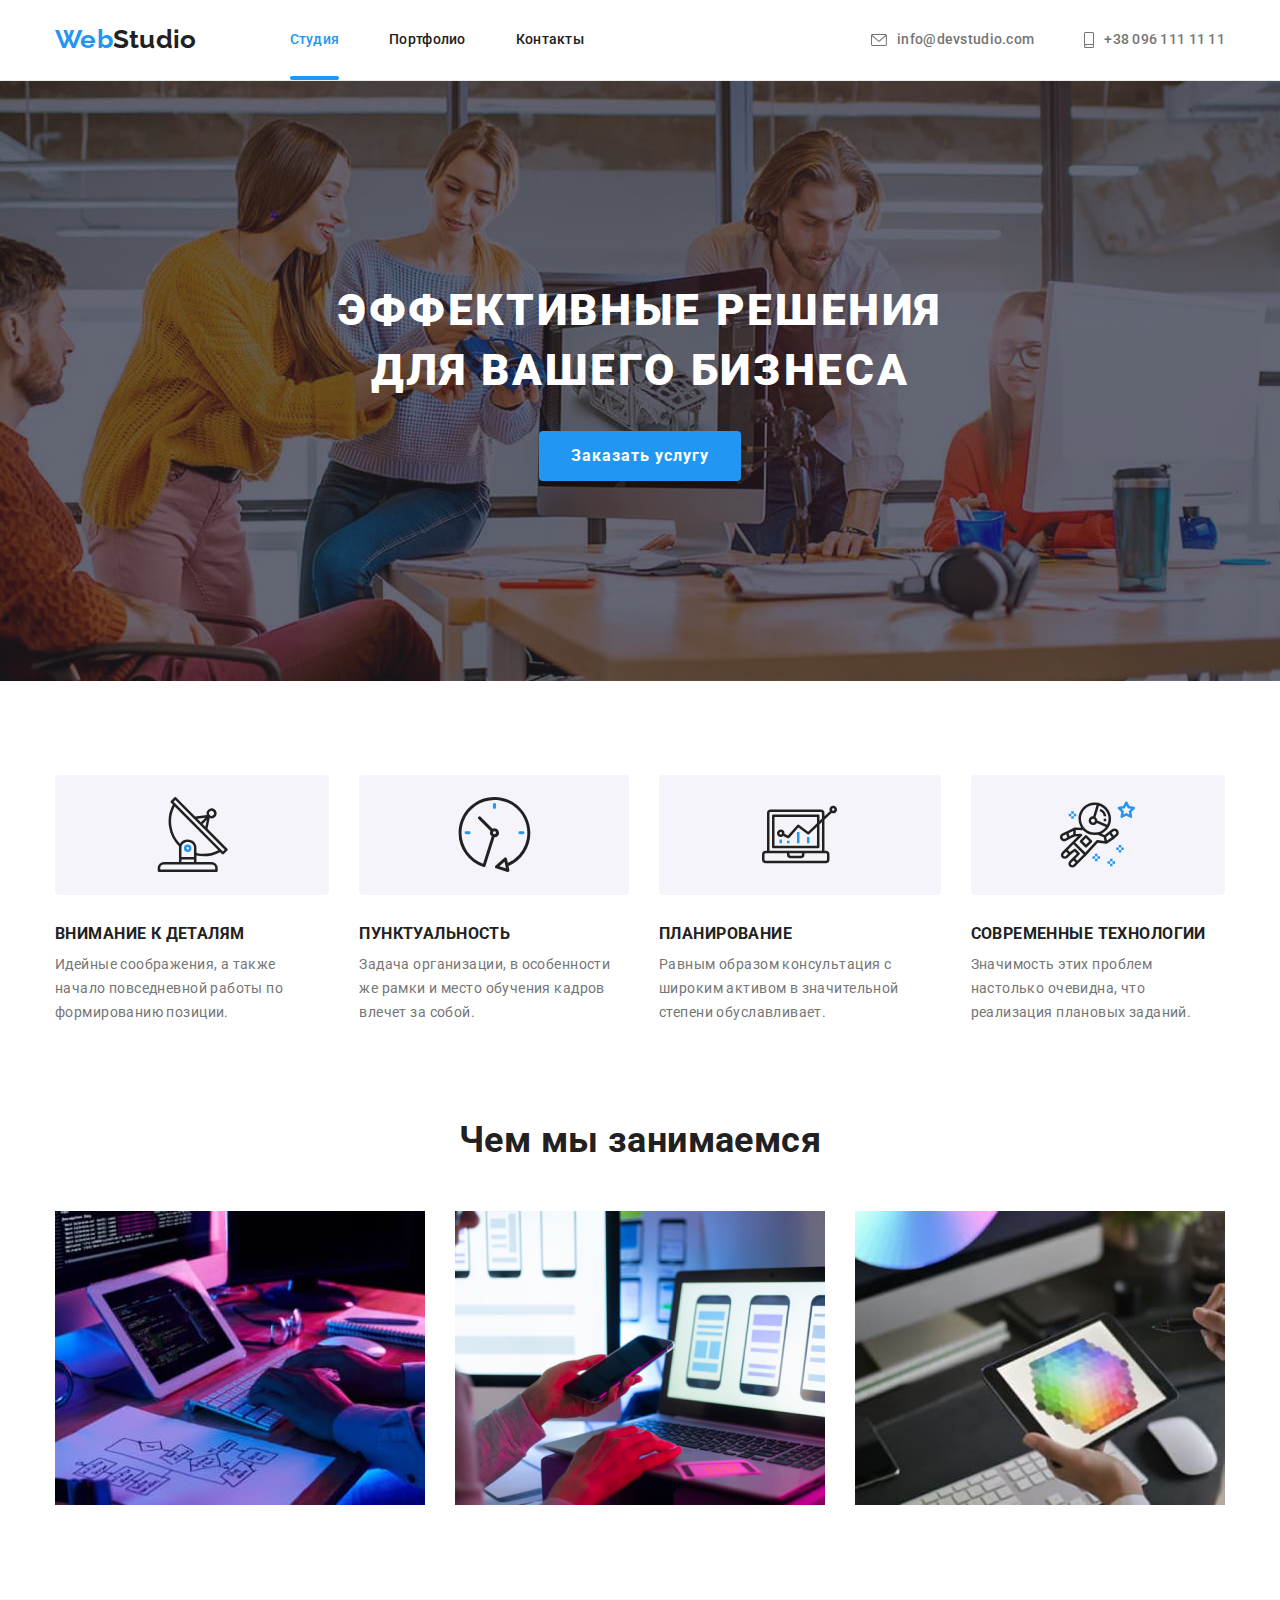
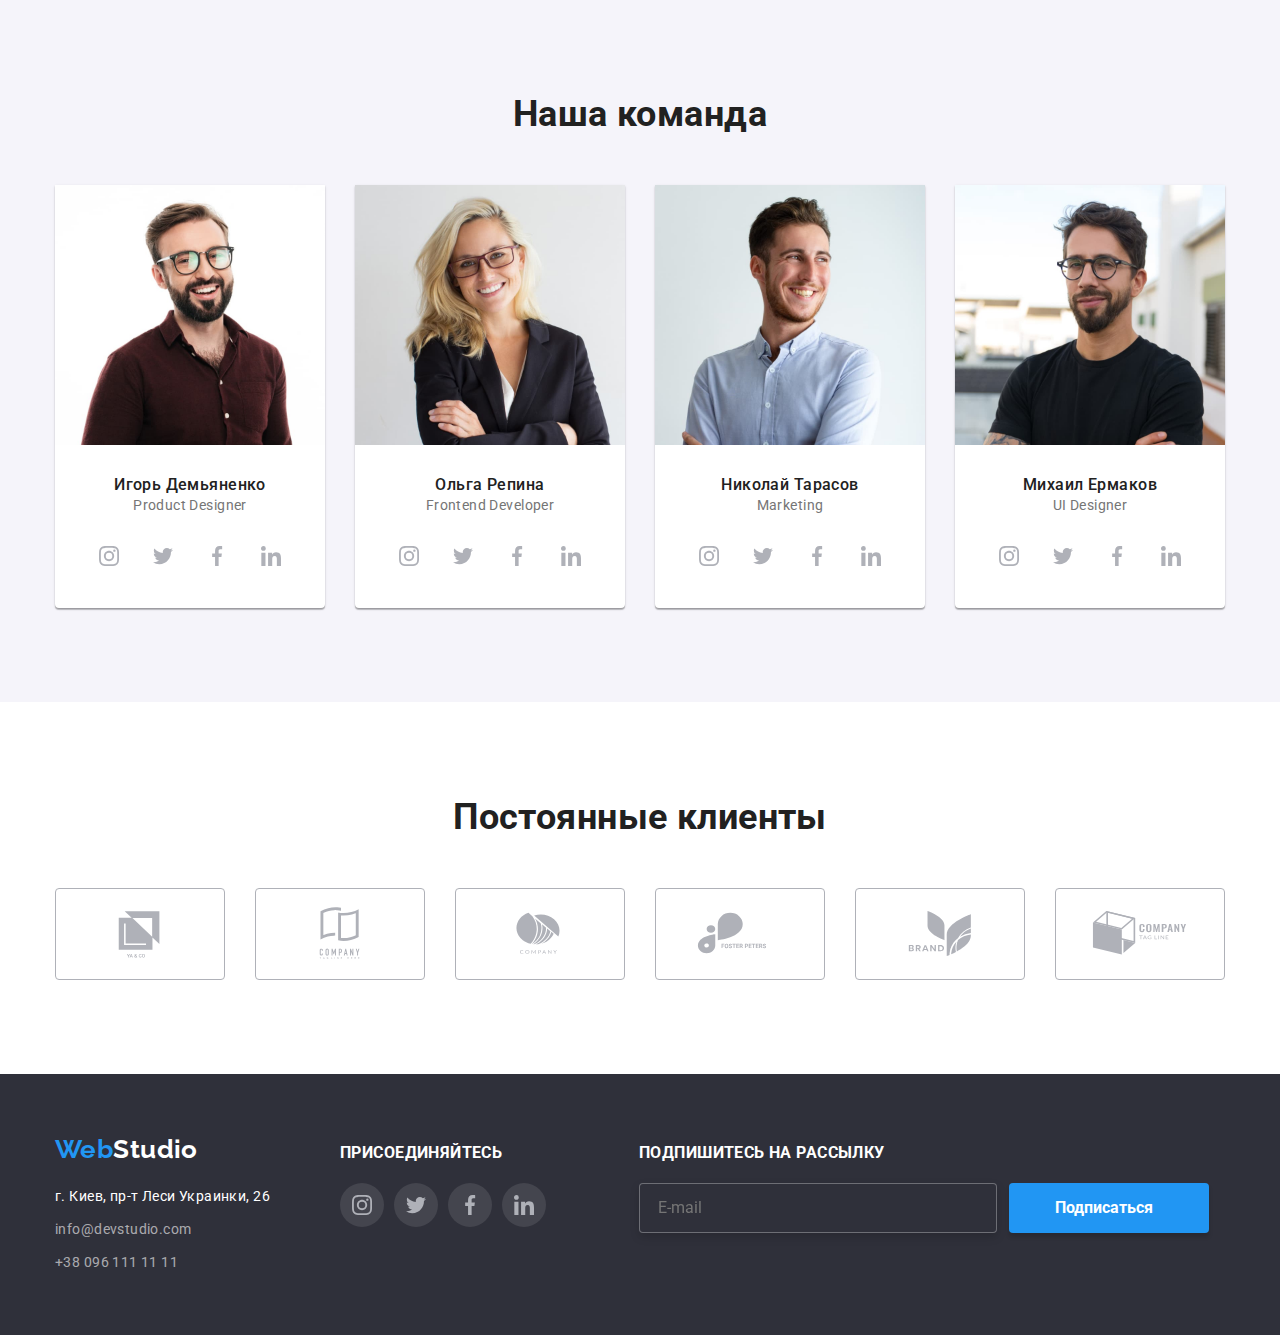
==== commit 95dea3c4: "кнопка закрытия" ====
--- a/index.html
+++ b/index.html
@@ -82,6 +82,11 @@
           </button>
           <div class="backdrop is-hidden" data-modal>
             <div class="modal-wrapper">
+              <button class="modal-btn" data-modal-close>
+                <svg class="icon-close" width="18px" height="18px">
+                  <use href="./images/symbol-defs-all.svg#icon-close"></use>
+                </svg>
+              </button>
               <form class="form-backdrop">
                 <div class="form-field-name">
                   <label class="form-field-title" for="name"
@@ -90,47 +95,53 @@
                 </div>
                 <div class="form-field">
                   <label class="form-filed-label" for="name">Имя</label>
-                  <input
-                    class="form-filed-input"
-                    type="text"
-                    name="name"
-                    id="name"
-                    autocomplete="of"
-                  />
-                  <svg class="icon-input-name" width="18px" height="18px">
-                    <use
-                      href="./images/symbol-defs-all.svg#icon-input-name"
-                    ></use>
-                  </svg>
+                  <div class="form-wrapper-input">
+                    <input
+                      class="form-filed-input"
+                      type="text"
+                      name="name"
+                      id="name"
+                      autocomplete="off"
+                    />
+                    <svg class="icon-input" width="18px" height="18px">
+                      <use
+                        href="./images/symbol-defs-all.svg#icon-input-name"
+                      ></use>
+                    </svg>
+                  </div>
                 </div>
                 <div class="form-field">
                   <label class="form-filed-label" for="tel">Телефон</label>
-                  <input
-                    class="form-filed-input"
-                    type="tel"
-                    name="tel"
-                    id="tel"
-                  />
-                  <svg class="icon-input-tel" width="18px" height="18px">
-                    <use
-                      href="./images/symbol-defs-all.svg#icon-input-tel"
-                    ></use>
-                  </svg>
+                  <div class="form-wrapper-input">
+                    <input
+                      class="form-filed-input"
+                      type="tel"
+                      name="tel"
+                      id="tel"
+                    />
+                    <svg class="icon-input" width="18px" height="18px">
+                      <use
+                        href="./images/symbol-defs-all.svg#icon-input-tel"
+                      ></use>
+                    </svg>
+                  </div>
                 </div>
                 <div class="form-field">
                   <label class="form-filed-label" for="email">Почта</label>
-                  <input
-                    class="form-filed-input"
-                    type="email"
-                    name="email"
-                    id="email"
-                    autocomplete="of"
-                  />
-                  <svg class="icon-input-mail" width="18px" height="18px">
-                    <use
-                      href="./images/symbol-defs-all.svg#icon-input-mail"
-                    ></use>
-                  </svg>
+                  <div class="form-wrapper-input">
+                    <input
+                      class="form-filed-input"
+                      type="email"
+                      name="email"
+                      id="email"
+                      autocomplete="off"
+                    />
+                    <svg class="icon-input" width="18px" height="18px">
+                      <use
+                        href="./images/symbol-defs-all.svg#icon-input-mail"
+                      ></use>
+                    </svg>
+                  </div>
                 </div>
                 <div class="form-field">
                   <label class="form-filed-label" for="comment"
@@ -140,32 +151,31 @@
                     class="textarea-form-field comment"
                     name="comment"
                     id="comment"
-                    cols="comment"
                     placeholder="Введите текст"
                   ></textarea>
                 </div>
                 <div class="form-field checkbox">
-                  <input
-                    class="checkbox-input"
-                    type="checkbox"
-                    name=""
-                    value="checkbox"
-                    id="checkbox"
-                  />
-                  <label class="checkbox-label" for="checkbox"
-                    >Соглашаюсь с рассылкой и принимаю
-                    <a href="#" class="checkbox-link link"
-                      >Условия договора</a
-                    ></label
-                  >
+                  <label class="checkbox-label" for="checkbox">
+                    <input
+                      class="checkbox-input"
+                      type="checkbox"
+                      name="checkbox"
+                      value="checkbox"
+                      id="checkbox"
+                    />
+                    <span class="icon-checkbox"
+                      ><svg class="icon-check" width="16px" height="16px">
+                        <use
+                          href="./images/symbol-defs-all.svg#icon-check"
+                        ></use>
+                      </svg>
+                    </span>
+                    Соглашаюсь с рассылкой и принимаю
+                    <a href="#" class="checkbox-link link">Условия договора</a>
+                  </label>
                 </div>
                 <button class="form-field-btn" type="submit">Отправить</button>
               </form>
-              <button class="modal-btn" data-modal-close>
-                <svg class="icon-close" width="18px" height="18px">
-                  <use href="./images/symbol-defs-all.svg#icon-close"></use>
-                </svg>
-              </button>
             </div>
           </div>
         </div>
--- a/css/styles.css
+++ b/css/styles.css
@@ -568,10 +568,6 @@
   background-color: var(--background-hero-footer);
 }
 
-/* .footer-form input:focus-visible {
-  border-color: 5px solid rgba(250, 1, 1, 0.966);
-} */
-
 .footer-btn {
   width: 200px;
   margin-left: 12px;
@@ -579,6 +575,7 @@
 
   display: flex;
   align-items: center;
+  justify-content: center;
 
   font-family: roboto, bold;
   font-weight: 700;
@@ -599,10 +596,6 @@
 .footer-icon-telegram {
   margin-left: 10px;
 }
-/* .footer-btn :focus {
-  border-color: 5px solid rgba(250, 1, 1, 0.966);
-} */
-
 /* форматирование формы подписки футер конец */
 
 .portfolio-btn {
@@ -793,6 +786,9 @@
 
 .modal-btn {
   position: absolute;
+  display: flex;
+  justify-content: center;
+  align-items: center;
   top: 8px;
   right: 8px;
   padding: 0;
@@ -807,8 +803,8 @@
   cursor: pointer;
 }
 
-.icon-close :focus,
-.icon-close :hover {
+.modal-btn:focus,
+.modal-btn:hover {
   fill: var(--accent-color);
   transition: fill var(--animation);
 }
@@ -822,14 +818,6 @@
   display: flex;
   flex-direction: column;
   align-items: flex-start;
-
-  /* outline: 1px solid rgba(64, 6, 224, 0.315);
-  border-radius: 4px; */
-  /* width: 448px;
-  height: 40px;
-  border: 1px solid rgba(33, 33, 33, 0.2);
-  box-sizing: border-box;
-  border-radius: 4px; */
 }
 
 .form-field-title {
@@ -843,8 +831,34 @@
 .textarea-form-field {
   width: 100%;
   height: 40px;
+  padding-left: 42px;
+
   border: 1px solid rgba(33, 33, 33, 0.2);
   border-radius: 4px;
+}
+
+.form-wrapper-input {
+  position: relative;
+  width: 100%;
+}
+
+.icon-input {
+  position: absolute;
+  top: 50%;
+  left: 0;
+  transform: translateY(-50%);
+  margin-left: 12px;
+}
+.form-filed-input:focus-visible,
+.textarea-form-field:focus-visible {
+  outline: 1px solid var(--accent-color);
+  transition: var(--animation);
+}
+
+/* цвет и анимация иконки в инпуте при фокусе */
+.form-field :focus-within > .icon-input {
+  fill: var(--accent-color);
+  transition: var(--animation);
 }
 
 .form-filed-label {
@@ -865,30 +879,51 @@
 .textarea-form-field::placeholder {
   color: rgba(117, 117, 117, 0.5);
 }
-
+/* работа на чекбоксом */
 .checkbox-input {
-  width: 16px;
-  height: 15px;
-
-  /* border-color: 1px solid rgba(33, 33, 33, 1); */
+  position: absolute;
+
+  white-space: nowrap;
+  width: 1px;
+  height: 1px;
+
+  overflow: hidden;
+  border: 0;
+  padding: 0;
+  clip: rect(0 0 0 0);
+  clip-path: inset(50%);
+  margin: -1px;
+}
+
+.icon-checkbox {
+  height: 16px;
+  margin-right: 7px;
+}
+
+.checkbox-input:checked + .icon-checkbox {
+  fill: rgba(117, 117, 117, 0);
+  background-image: url(../images/check-ok.svg);
+  background-size: contain;
+  background-origin: border-box;
+
+  transition: fill var(--animation), background-image var(--animation);
 }
 
 .form-field.checkbox {
-  display: inline-flex;
-  flex-direction: row;
+  margin-top: 25px;
+}
+
+.checkbox-label {
+  display: flex;
+  margin-left: 13px;
+  color: rgba(117, 117, 117, 1);
   align-items: center;
-  margin-top: 25px;
-}
-
-.checkbox-label {
-  margin-left: 8px;
-
-  color: rgba(117, 117, 117, 1);
 }
 
 .checkbox-link {
   color: var(--accent-color);
   text-decoration: underline var(--accent-color);
+  margin-left: 5px;
 }
 
 .form-field-btn {
@@ -919,3 +954,4 @@
 .form-field-btn:hover {
   background: var(--accent-color-hover);
 }
+/* конец работы над формой */
